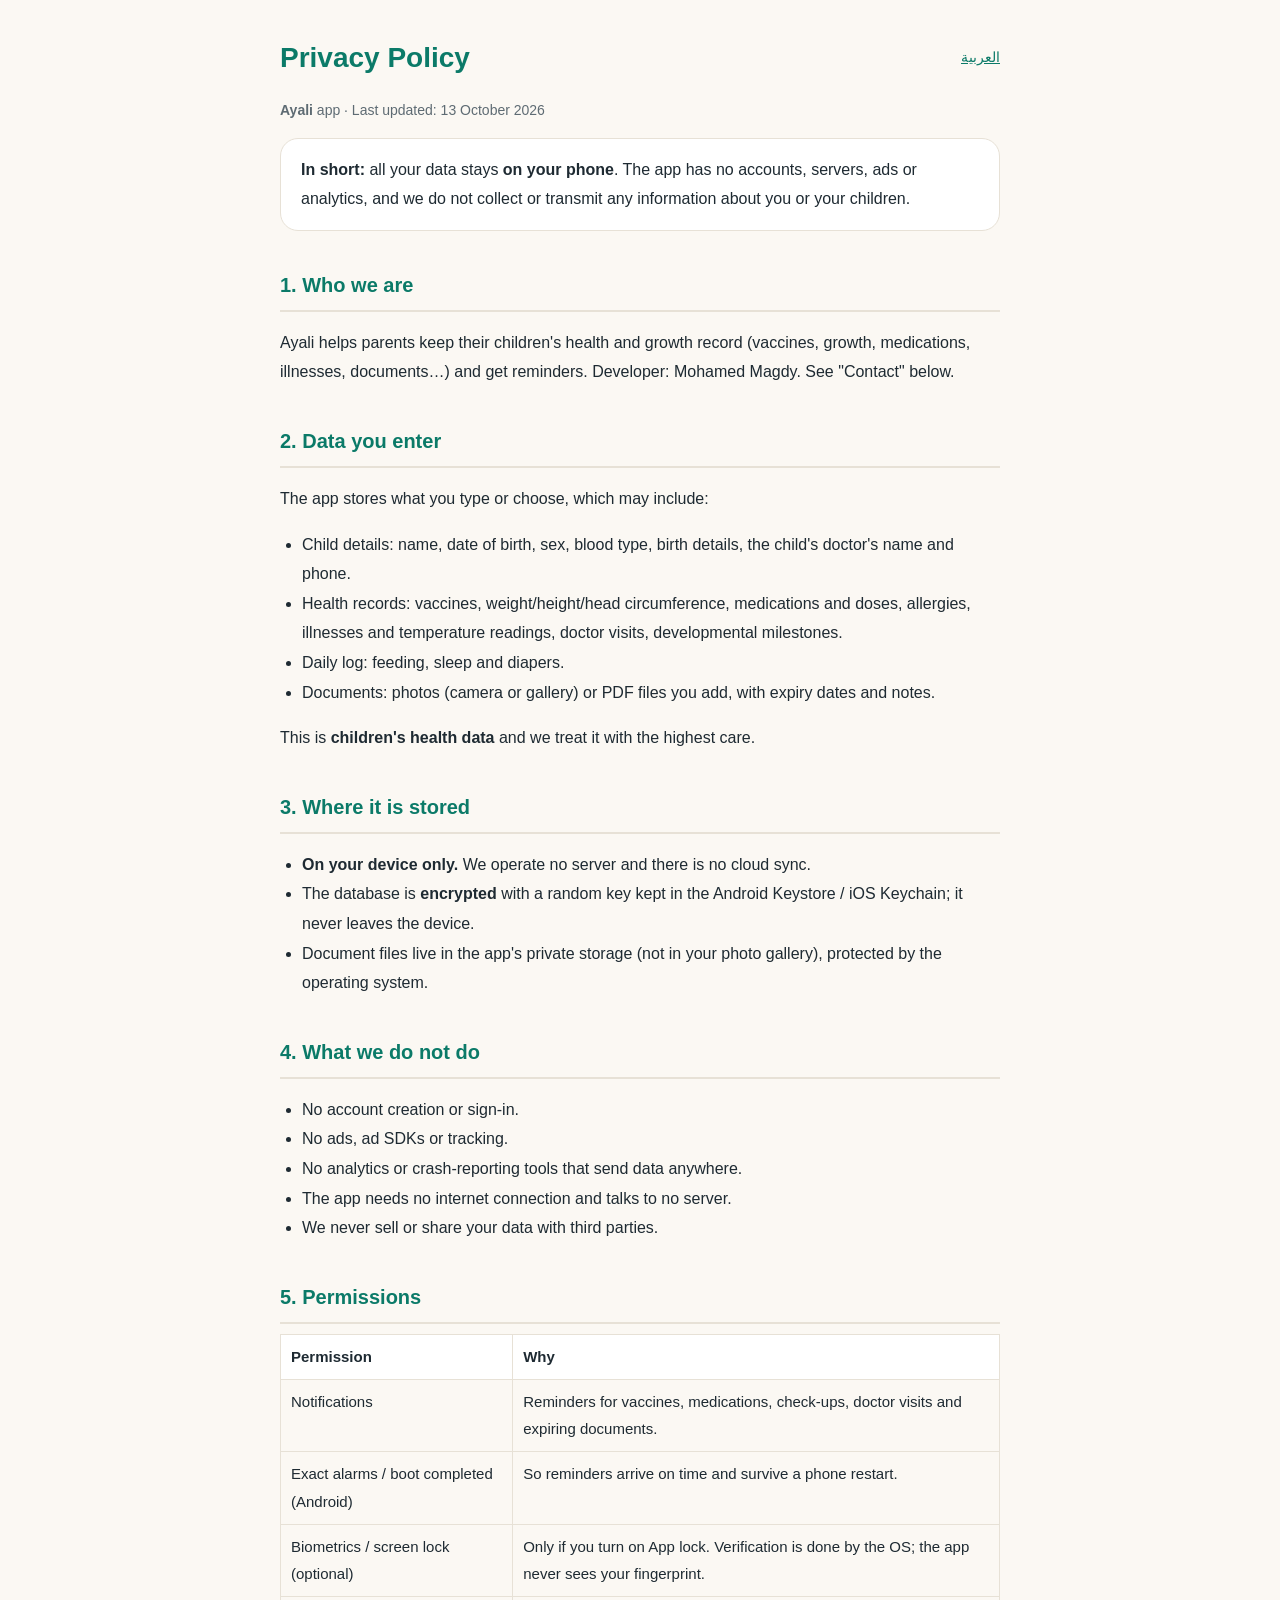
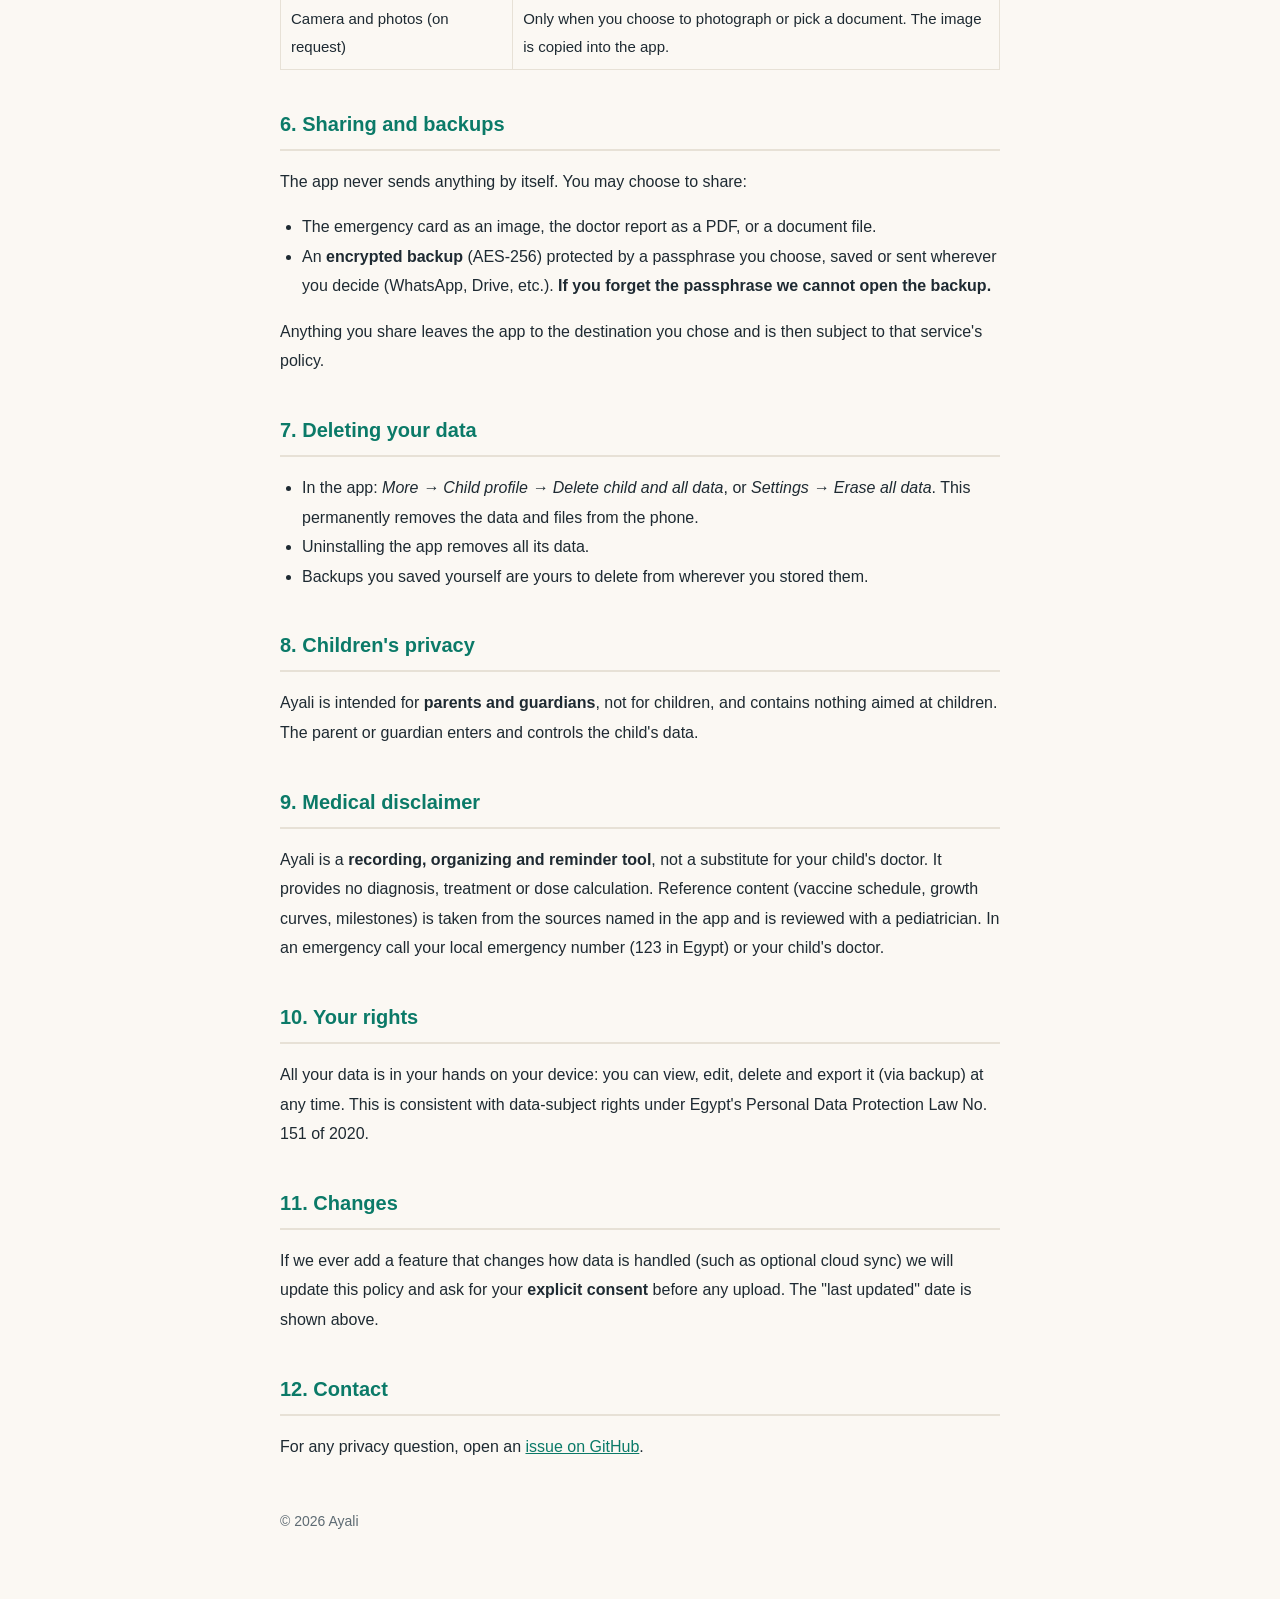
==== en/index.html @ 2b1beb8f "Add Ayali privacy policy (Arabic + English) Co-Authored-By: Claude Sonnet 5.5 <noreply@anthropic.com" ====
<!doctype html>
<html lang="en" dir="ltr">
<head>
<meta charset="utf-8">
<meta name="viewport" content="width=device-width,initial-scale=1">
<title>Privacy Policy — Ayali</title>
<meta name="description" content="Ayali privacy policy: your data stays on your phone. No accounts, servers, ads or analytics.">
<link rel="stylesheet" href="../style.css">
</head>
<body>
<main>
<header>
  <h1>Privacy Policy</h1>
  <a class="lang" href="../">العربية</a>
</header>
<p class="meta"><strong>Ayali</strong> app · Last updated: 13 October 2026</p>

<div class="card">
  <strong>In short:</strong> all your data stays <strong>on your phone</strong>. The app has no accounts, servers, ads or analytics, and we do not collect or transmit any information about you or your children.
</div>

<h2>1. Who we are</h2>
<p>Ayali helps parents keep their children's health and growth record (vaccines, growth, medications, illnesses, documents…) and get reminders. Developer: Mohamed Magdy. See "Contact" below.</p>

<h2>2. Data you enter</h2>
<p>The app stores what you type or choose, which may include:</p>
<ul>
  <li>Child details: name, date of birth, sex, blood type, birth details, the child's doctor's name and phone.</li>
  <li>Health records: vaccines, weight/height/head circumference, medications and doses, allergies, illnesses and temperature readings, doctor visits, developmental milestones.</li>
  <li>Daily log: feeding, sleep and diapers.</li>
  <li>Documents: photos (camera or gallery) or PDF files you add, with expiry dates and notes.</li>
</ul>
<p>This is <strong>children's health data</strong> and we treat it with the highest care.</p>

<h2>3. Where it is stored</h2>
<ul>
  <li><strong>On your device only.</strong> We operate no server and there is no cloud sync.</li>
  <li>The database is <strong>encrypted</strong> with a random key kept in the Android Keystore / iOS Keychain; it never leaves the device.</li>
  <li>Document files live in the app's private storage (not in your photo gallery), protected by the operating system.</li>
</ul>

<h2>4. What we do not do</h2>
<ul>
  <li>No account creation or sign-in.</li>
  <li>No ads, ad SDKs or tracking.</li>
  <li>No analytics or crash-reporting tools that send data anywhere.</li>
  <li>The app needs no internet connection and talks to no server.</li>
  <li>We never sell or share your data with third parties.</li>
</ul>

<h2>5. Permissions</h2>
<table>
  <tr><th>Permission</th><th>Why</th></tr>
  <tr><td>Notifications</td><td>Reminders for vaccines, medications, check-ups, doctor visits and expiring documents.</td></tr>
  <tr><td>Exact alarms / boot completed (Android)</td><td>So reminders arrive on time and survive a phone restart.</td></tr>
  <tr><td>Biometrics / screen lock (optional)</td><td>Only if you turn on App lock. Verification is done by the OS; the app never sees your fingerprint.</td></tr>
  <tr><td>Camera and photos (on request)</td><td>Only when you choose to photograph or pick a document. The image is copied into the app.</td></tr>
</table>

<h2>6. Sharing and backups</h2>
<p>The app never sends anything by itself. You may choose to share:</p>
<ul>
  <li>The emergency card as an image, the doctor report as a PDF, or a document file.</li>
  <li>An <strong>encrypted backup</strong> (AES-256) protected by a passphrase you choose, saved or sent wherever you decide (WhatsApp, Drive, etc.). <strong>If you forget the passphrase we cannot open the backup.</strong></li>
</ul>
<p>Anything you share leaves the app to the destination you chose and is then subject to that service's policy.</p>

<h2>7. Deleting your data</h2>
<ul>
  <li>In the app: <em>More → Child profile → Delete child and all data</em>, or <em>Settings → Erase all data</em>. This permanently removes the data and files from the phone.</li>
  <li>Uninstalling the app removes all its data.</li>
  <li>Backups you saved yourself are yours to delete from wherever you stored them.</li>
</ul>

<h2>8. Children's privacy</h2>
<p>Ayali is intended for <strong>parents and guardians</strong>, not for children, and contains nothing aimed at children. The parent or guardian enters and controls the child's data.</p>

<h2>9. Medical disclaimer</h2>
<p>Ayali is a <strong>recording, organizing and reminder tool</strong>, not a substitute for your child's doctor. It provides no diagnosis, treatment or dose calculation. Reference content (vaccine schedule, growth curves, milestones) is taken from the sources named in the app and is reviewed with a pediatrician. In an emergency call your local emergency number (123 in Egypt) or your child's doctor.</p>

<h2>10. Your rights</h2>
<p>All your data is in your hands on your device: you can view, edit, delete and export it (via backup) at any time. This is consistent with data-subject rights under Egypt's Personal Data Protection Law No. 151 of 2020.</p>

<h2>11. Changes</h2>
<p>If we ever add a feature that changes how data is handled (such as optional cloud sync) we will update this policy and ask for your <strong>explicit consent</strong> before any upload. The "last updated" date is shown above.</p>

<h2>12. Contact</h2>
<p>For any privacy question, open an <a href="https://github.com/mohamedmagdy97/ayali-privacy/issues">issue on GitHub</a>.</p>

<footer>© 2026 Ayali</footer>
</main>
</body>
</html>
---- style.css ----
:root{--teal:#0B7A68;--ink:#1E2A32;--muted:#5E6B73;--bg:#FBF8F3;--card:#fff;--line:#E7E1D6}
@media (prefers-color-scheme:dark){:root{--teal:#3CC9B0;--ink:#EAF0F2;--muted:#9FB0B8;--bg:#0F1417;--card:#171E22;--line:#2A353B}}
*{box-sizing:border-box}
body{margin:0;background:var(--bg);color:var(--ink);font:16px/1.85 "Cairo","Segoe UI",Tahoma,sans-serif}
main{max-width:760px;margin:0 auto;padding:32px 20px 64px}
header{display:flex;align-items:center;gap:14px;margin-bottom:8px}
header img{width:56px;height:56px;border-radius:14px}
h1{font-size:28px;margin:0;color:var(--teal)}
h2{font-size:20px;margin:36px 0 8px;color:var(--teal);border-bottom:2px solid var(--line);padding-bottom:6px}
p,li{color:var(--ink)}
.meta{color:var(--muted);font-size:14px}
.card{background:var(--card);border:1px solid var(--line);border-radius:18px;padding:16px 20px;margin:14px 0}
ul{padding-inline-start:22px}
table{width:100%;border-collapse:collapse;margin:10px 0;font-size:15px}
th,td{border:1px solid var(--line);padding:8px 10px;text-align:start;vertical-align:top}
th{background:var(--card)}
a{color:var(--teal)}
.lang{margin-inline-start:auto;font-size:14px}
footer{margin-top:48px;color:var(--muted);font-size:14px}
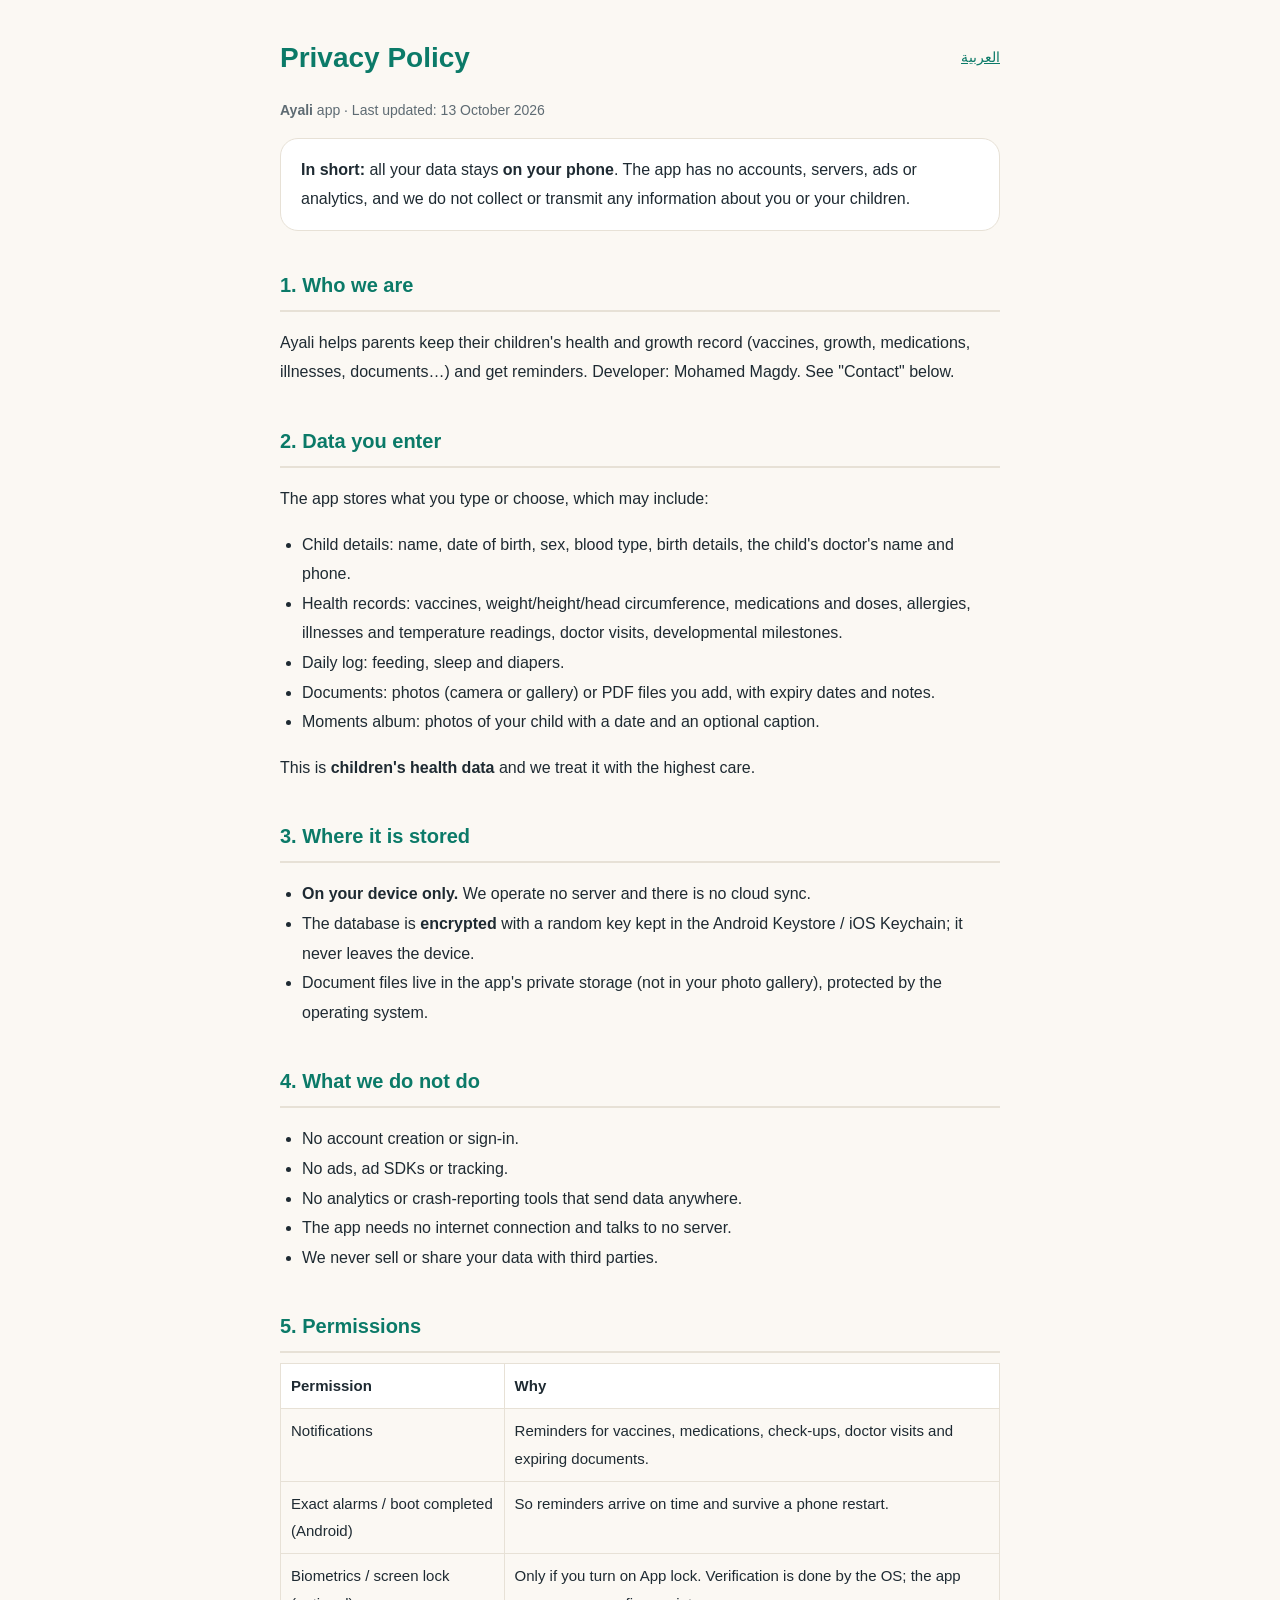
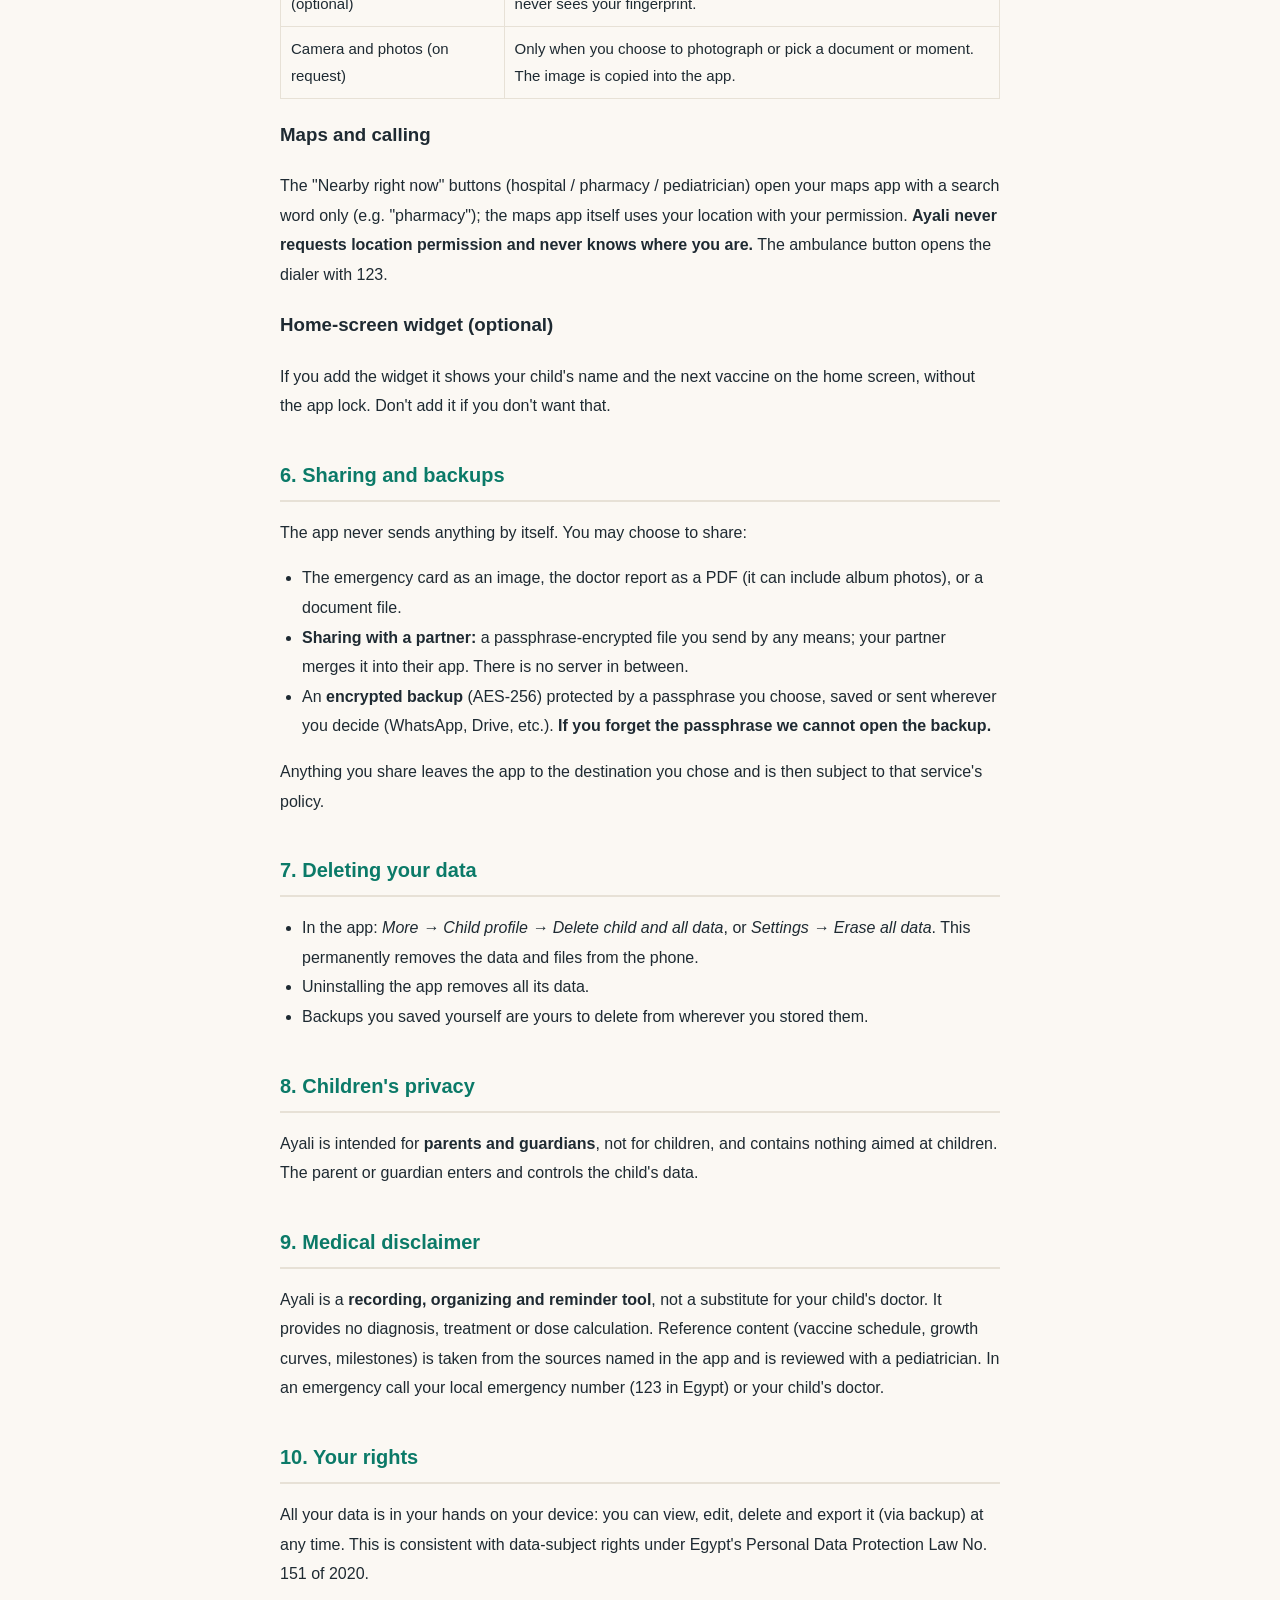
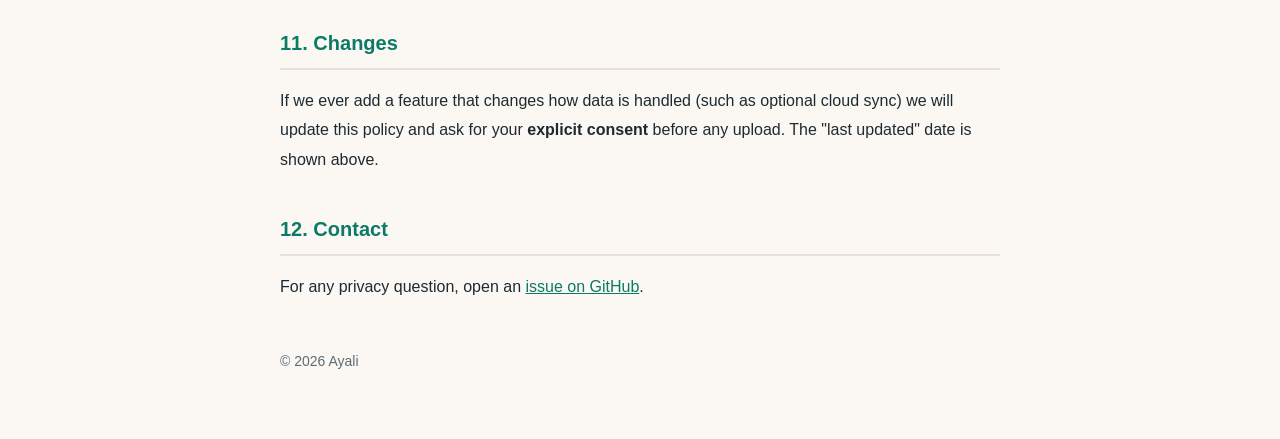
==== commit dd35c4d9: "Privacy policy: maps, moments album, widget, partner sharing Co-Authored-By: Claude Sonnet 5.5 <nore" ====
--- a/en/index.html
+++ b/en/index.html
@@ -29,6 +29,7 @@
   <li>Health records: vaccines, weight/height/head circumference, medications and doses, allergies, illnesses and temperature readings, doctor visits, developmental milestones.</li>
   <li>Daily log: feeding, sleep and diapers.</li>
   <li>Documents: photos (camera or gallery) or PDF files you add, with expiry dates and notes.</li>
+  <li>Moments album: photos of your child with a date and an optional caption.</li>
 </ul>
 <p>This is <strong>children's health data</strong> and we treat it with the highest care.</p>
 
@@ -54,13 +55,20 @@
   <tr><td>Notifications</td><td>Reminders for vaccines, medications, check-ups, doctor visits and expiring documents.</td></tr>
   <tr><td>Exact alarms / boot completed (Android)</td><td>So reminders arrive on time and survive a phone restart.</td></tr>
   <tr><td>Biometrics / screen lock (optional)</td><td>Only if you turn on App lock. Verification is done by the OS; the app never sees your fingerprint.</td></tr>
-  <tr><td>Camera and photos (on request)</td><td>Only when you choose to photograph or pick a document. The image is copied into the app.</td></tr>
+  <tr><td>Camera and photos (on request)</td><td>Only when you choose to photograph or pick a document or moment. The image is copied into the app.</td></tr>
 </table>
+
+<h3>Maps and calling</h3>
+<p>The "Nearby right now" buttons (hospital / pharmacy / pediatrician) open your maps app with a search word only (e.g. "pharmacy"); the maps app itself uses your location with your permission. <strong>Ayali never requests location permission and never knows where you are.</strong> The ambulance button opens the dialer with 123.</p>
+
+<h3>Home-screen widget (optional)</h3>
+<p>If you add the widget it shows your child's name and the next vaccine on the home screen, without the app lock. Don't add it if you don't want that.</p>
 
 <h2>6. Sharing and backups</h2>
 <p>The app never sends anything by itself. You may choose to share:</p>
 <ul>
-  <li>The emergency card as an image, the doctor report as a PDF, or a document file.</li>
+  <li>The emergency card as an image, the doctor report as a PDF (it can include album photos), or a document file.</li>
+  <li><strong>Sharing with a partner:</strong> a passphrase-encrypted file you send by any means; your partner merges it into their app. There is no server in between.</li>
   <li>An <strong>encrypted backup</strong> (AES-256) protected by a passphrase you choose, saved or sent wherever you decide (WhatsApp, Drive, etc.). <strong>If you forget the passphrase we cannot open the backup.</strong></li>
 </ul>
 <p>Anything you share leaves the app to the destination you chose and is then subject to that service's policy.</p>
